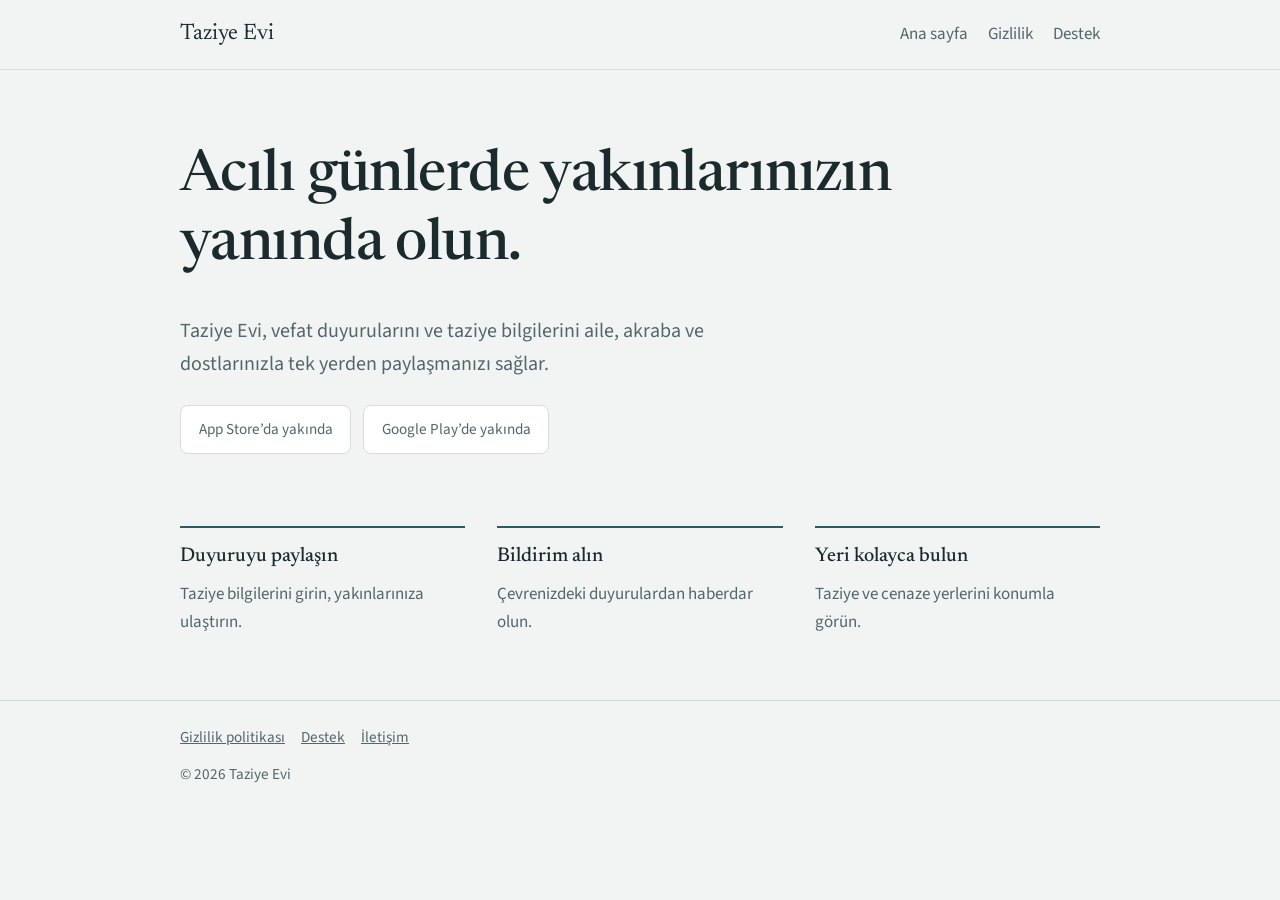
==== index.html @ 930714f7 "Add files via upload" ====
<!doctype html><html lang="tr"><head><meta charset="utf-8"><meta name="viewport" content="width=device-width, initial-scale=1"><link rel="icon" href="data:image/svg+xml,%3Csvg xmlns=%27http://www.w3.org/2000/svg%27 viewBox=%270 0 100 100%27%3E%3Ctext y=%27.9em%27 font-size=%2790%27%3E🕯️%3C/text%3E%3C/svg%3E"><link rel="preconnect" href="https://fonts.googleapis.com"><link rel="preconnect" href="https://fonts.gstatic.com" crossorigin><link href="https://fonts.googleapis.com/css2?family=Newsreader:wght@400;500&family=Source+Sans+3:wght@400;600&display=swap" rel="stylesheet"><link rel="stylesheet" href="style.css"><title>Taziye Evi</title><meta name="description" content="Taziye Evi: vefat duyurularını ve taziye bilgilerini sevdiklerinizle paylaşın."></head><body><header class="site"><div class="wrap"><a class="brand" href="/">Taziye Evi</a><nav><a href="/">Ana sayfa</a><a href="gizlilik.html">Gizlilik</a><a href="destek.html">Destek</a></nav></div></header>
<main class="wrap">
<section class="hero"><h1>Acılı günlerde yakınlarınızın yanında olun.</h1>
<p class="lead">Taziye Evi, vefat duyurularını ve taziye bilgilerini aile, akraba ve dostlarınızla tek yerden paylaşmanızı sağlar.</p>
<div class="stores"><span class="badge">App Store’da yakında</span><span class="badge">Google Play’de yakında</span></div></section>
<section class="features" aria-label="Özellikler">
<div><h3>Duyuruyu paylaşın</h3><p>Taziye bilgilerini girin, yakınlarınıza ulaştırın.</p></div>
<div><h3>Bildirim alın</h3><p>Çevrenizdeki duyurulardan haberdar olun.</p></div>
<div><h3>Yeri kolayca bulun</h3><p>Taziye ve cenaze yerlerini konumla görün.</p></div>
</section></main><footer class="site"><div class="wrap"><a href="gizlilik.html">Gizlilik politikası</a><a href="destek.html">Destek</a><a href="mailto:taziyeevi.iletisim@gmail.com">İletişim</a><p style="margin:.75rem 0 0">© 2026 Taziye Evi</p></div></footer></body></html>
---- style.css ----
:root{--bg:#f1f4f3;--surface:#fff;--ink:#1b2a2c;--muted:#53666a;--accent:#2d5a5f;--accent-ink:#fff;--line:#d5dedc}
@media (prefers-color-scheme:dark){:root{--bg:#121b1c;--surface:#1a2628;--ink:#e8eeed;--muted:#9fb1b3;--accent:#7fb3b7;--accent-ink:#0f1a1b;--line:#2b3b3d}}
*{box-sizing:border-box}
html{scroll-padding-top:5rem}
body{margin:0;background:var(--bg);color:var(--ink);font:1.0625rem/1.65 "Source Sans 3",system-ui,-apple-system,"Segoe UI",sans-serif}
h1,h2,h3{font-family:"Newsreader",Georgia,"Times New Roman",serif;font-weight:500;line-height:1.2;margin:0 0 .6em}
h1{font-size:clamp(2.2rem,6vw,3.6rem);letter-spacing:-.01em}
h2{font-size:1.7rem}h3{font-size:1.25rem}
p{margin:0 0 1em;max-width:62ch}
a{color:var(--accent)}
a:focus-visible,button:focus-visible{outline:3px solid var(--accent);outline-offset:3px}
.wrap{max-width:60rem;margin:0 auto;padding:0 1.25rem}
header.site{border-bottom:1px solid var(--line)}
header.site .wrap{display:flex;justify-content:space-between;align-items:center;padding-top:1rem;padding-bottom:1rem;gap:1rem;flex-wrap:wrap}
.brand{font-family:"Newsreader",Georgia,serif;font-size:1.4rem;text-decoration:none;color:var(--ink)}
nav a{margin-left:1.25rem;text-decoration:none;color:var(--muted)}
nav a:hover{color:var(--ink)}
.hero{padding:4.5rem 0 3.5rem}
.hero p.lead{font-size:1.25rem;color:var(--muted)}
.stores{display:flex;gap:.75rem;flex-wrap:wrap;margin-top:1.5rem}
.badge{display:inline-block;padding:.7rem 1.1rem;border:1px solid var(--line);border-radius:.5rem;background:var(--surface);color:var(--muted);font-size:.95rem}
.features{padding:1rem 0 4rem;display:grid;gap:2rem;grid-template-columns:repeat(auto-fit,minmax(15rem,1fr))}
.features div{border-top:2px solid var(--accent);padding-top:1rem}
.features p{color:var(--muted);margin:0}
.page{padding:3rem 0 4rem}
.page h1{font-size:clamp(1.9rem,5vw,2.6rem)}
.note{padding:1rem 1.25rem;border-left:4px solid var(--accent);background:var(--surface);max-width:62ch}
.btn{display:inline-block;padding:.75rem 1.25rem;border-radius:.5rem;background:var(--accent);color:var(--accent-ink);text-decoration:none;font-weight:600}
footer.site{border-top:1px solid var(--line);padding:1.5rem 0;color:var(--muted);font-size:.95rem}
footer.site a{color:var(--muted);margin-right:1rem}
@media (max-width:30rem){nav a{margin:0 1rem 0 0}.hero{padding-top:3rem}}
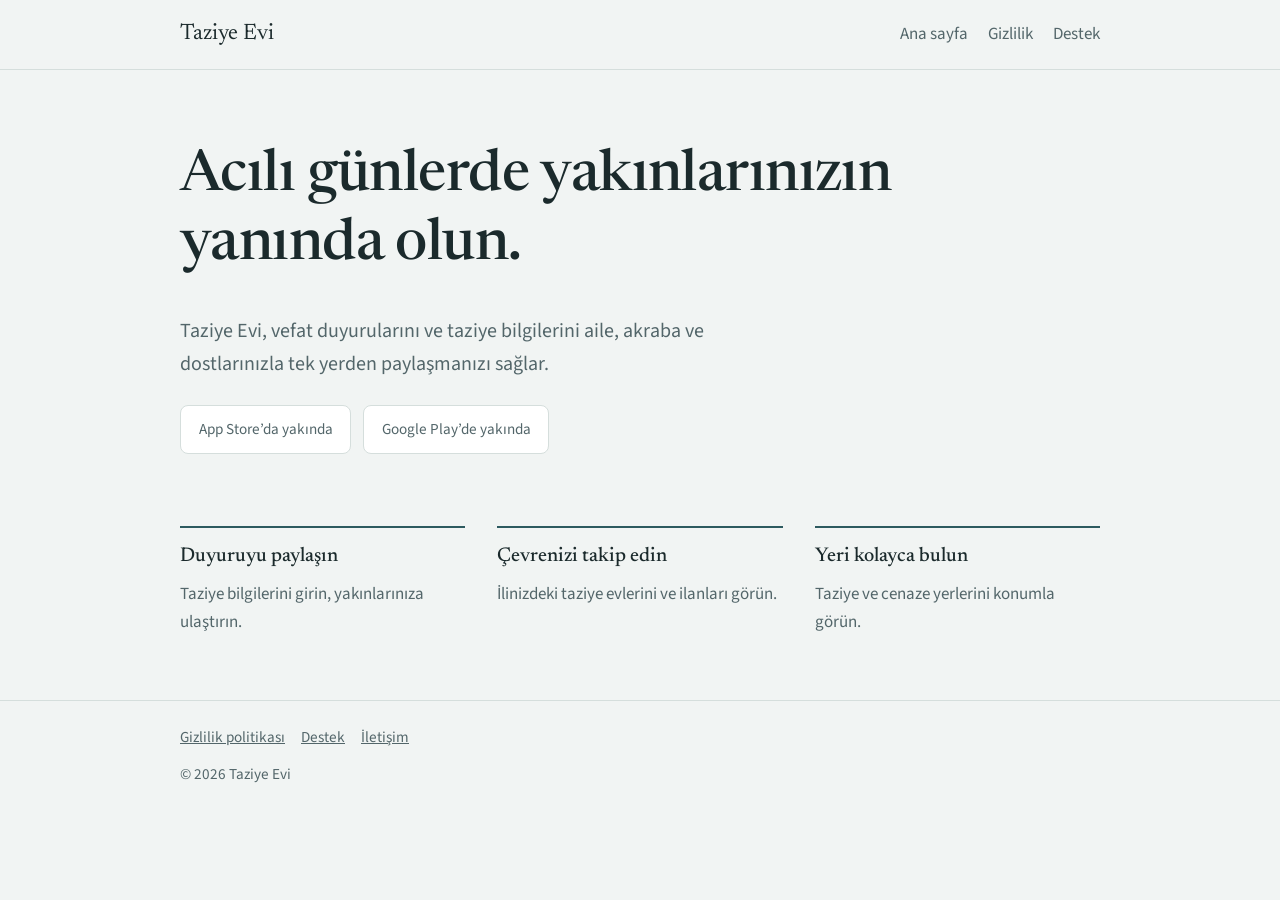
==== commit 445529d7: "Update feature section in index.html" ====
--- a/index.html
+++ b/index.html
@@ -5,6 +5,6 @@
 <div class="stores"><span class="badge">App Store’da yakında</span><span class="badge">Google Play’de yakında</span></div></section>
 <section class="features" aria-label="Özellikler">
 <div><h3>Duyuruyu paylaşın</h3><p>Taziye bilgilerini girin, yakınlarınıza ulaştırın.</p></div>
-<div><h3>Bildirim alın</h3><p>Çevrenizdeki duyurulardan haberdar olun.</p></div>
+<div><h3>Çevrenizi takip edin</h3><p>İlinizdeki taziye evlerini ve ilanları görün.</p></div>
 <div><h3>Yeri kolayca bulun</h3><p>Taziye ve cenaze yerlerini konumla görün.</p></div>
 </section></main><footer class="site"><div class="wrap"><a href="gizlilik.html">Gizlilik politikası</a><a href="destek.html">Destek</a><a href="mailto:taziyeevi.iletisim@gmail.com">İletişim</a><p style="margin:.75rem 0 0">© 2026 Taziye Evi</p></div></footer></body></html>
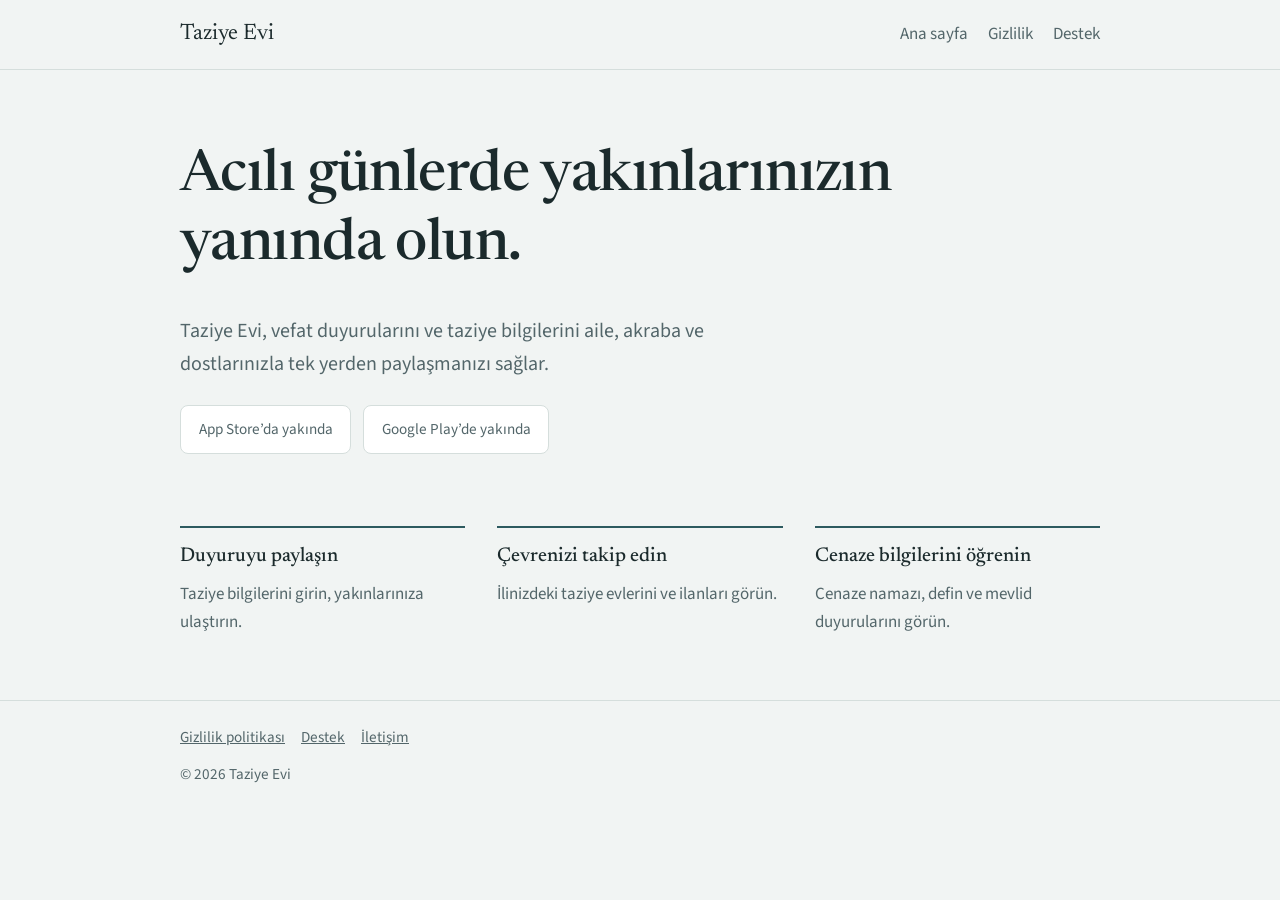
==== commit e9365b54: "Update index.html" ====
--- a/index.html
+++ b/index.html
@@ -6,5 +6,5 @@
 <section class="features" aria-label="Özellikler">
 <div><h3>Duyuruyu paylaşın</h3><p>Taziye bilgilerini girin, yakınlarınıza ulaştırın.</p></div>
 <div><h3>Çevrenizi takip edin</h3><p>İlinizdeki taziye evlerini ve ilanları görün.</p></div>
-<div><h3>Yeri kolayca bulun</h3><p>Taziye ve cenaze yerlerini konumla görün.</p></div>
+<div><h3>Cenaze bilgilerini öğrenin</h3><p>Cenaze namazı, defin ve mevlid duyurularını görün.</p></div>
 </section></main><footer class="site"><div class="wrap"><a href="gizlilik.html">Gizlilik politikası</a><a href="destek.html">Destek</a><a href="mailto:taziyeevi.iletisim@gmail.com">İletişim</a><p style="margin:.75rem 0 0">© 2026 Taziye Evi</p></div></footer></body></html>
